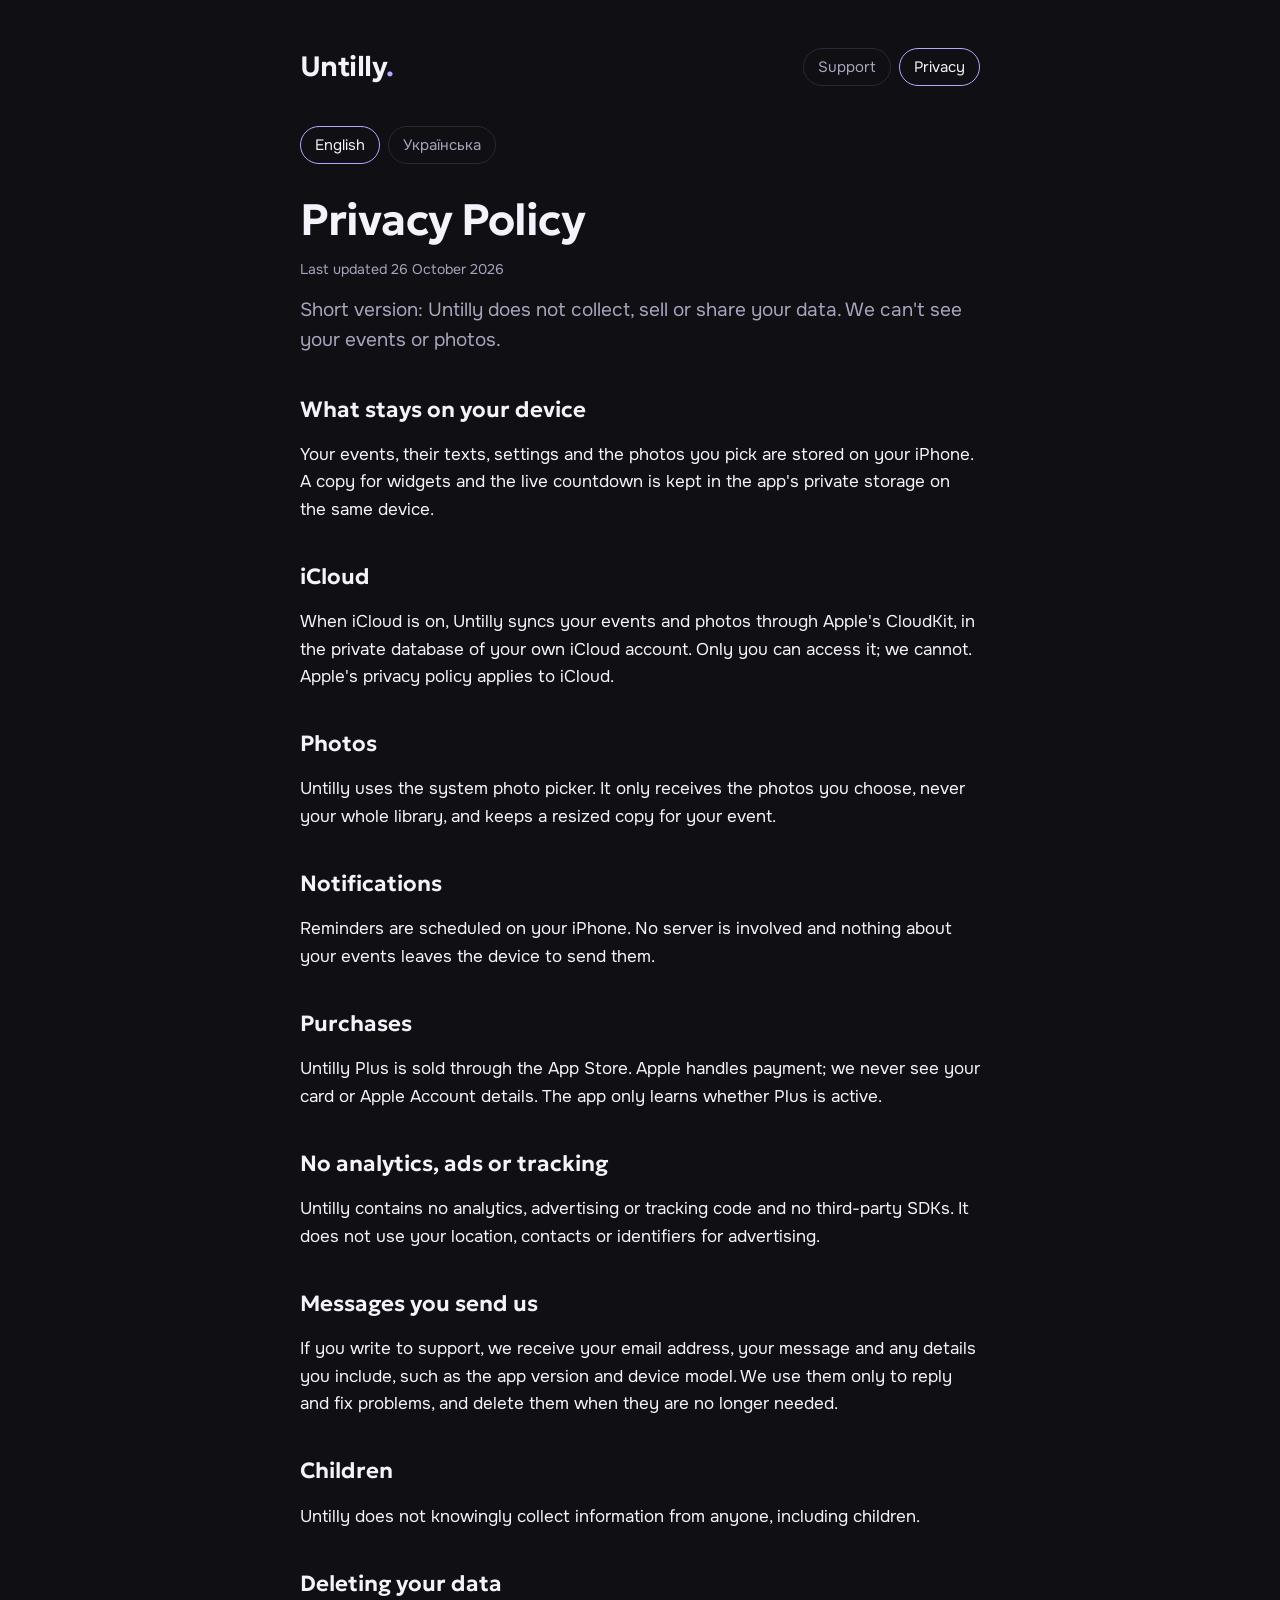
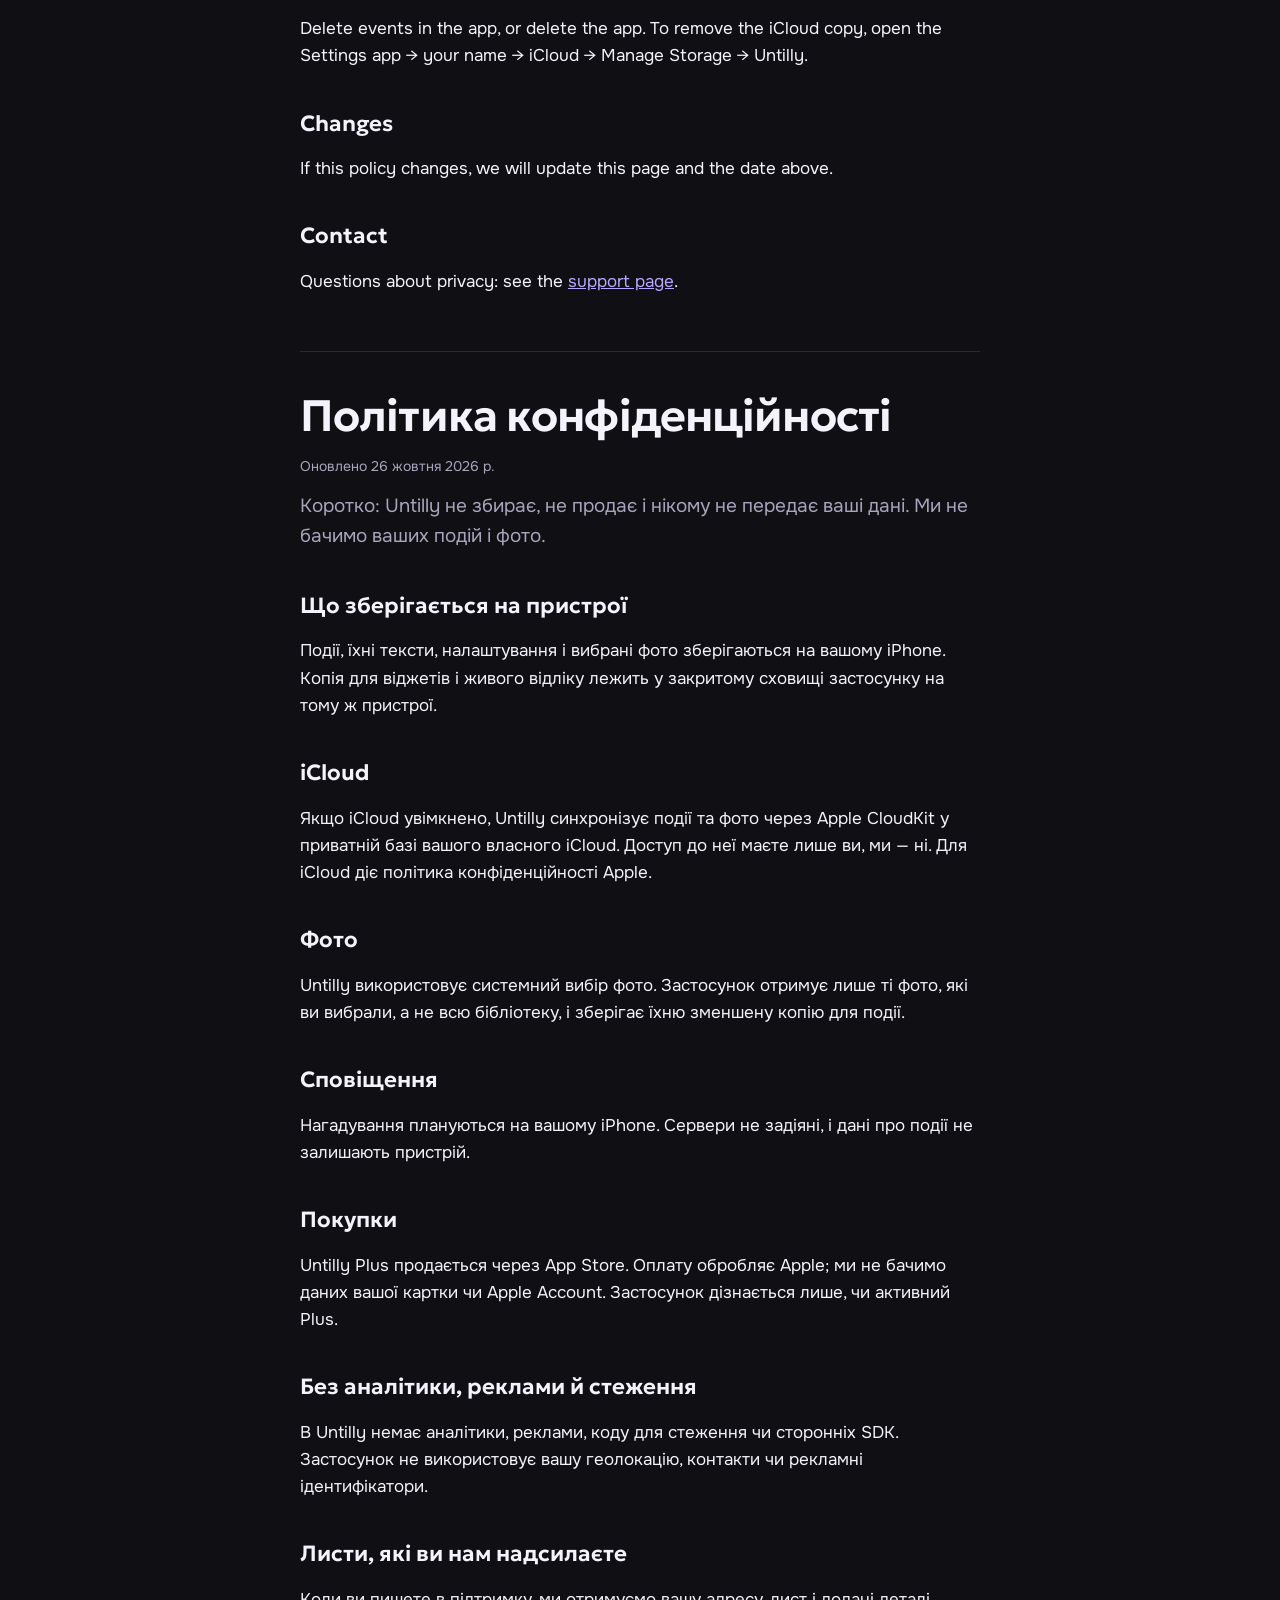
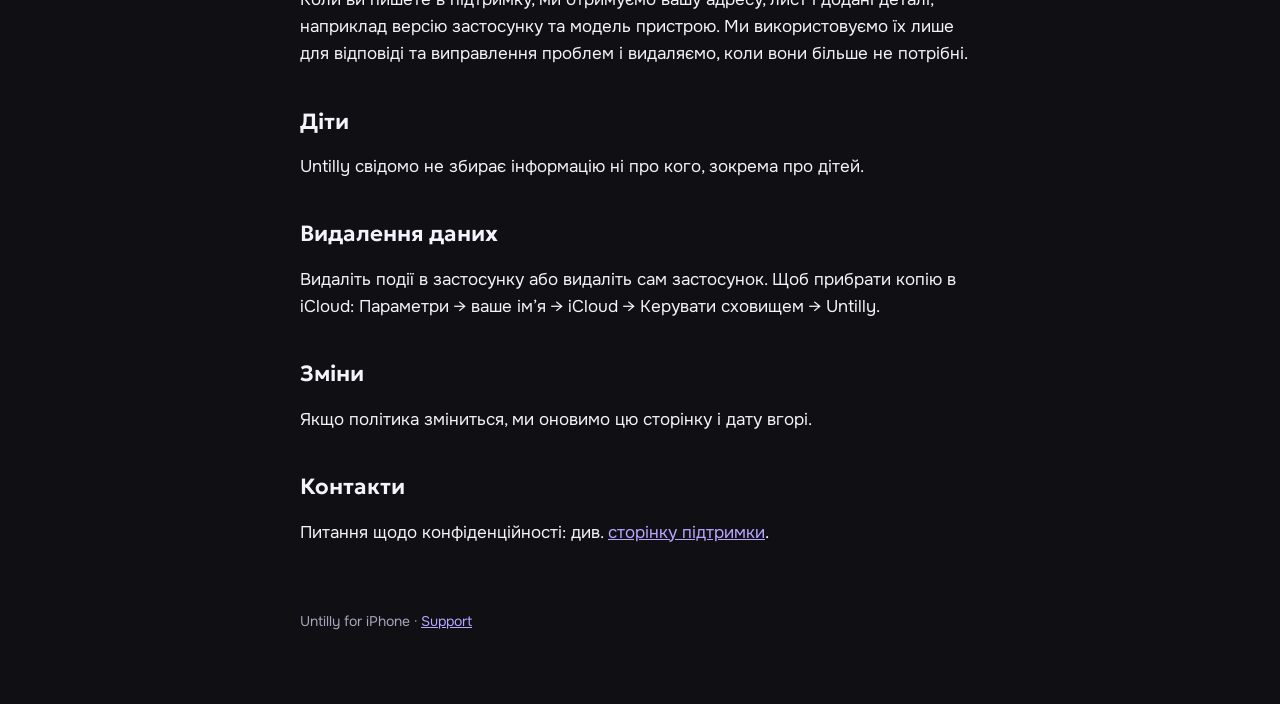
==== privacy.html @ 70544496 "Support and privacy pages for Untilly Co-Authored-By: Claude Opus 5.5 <noreply@anthropic.com> Claude" ====
<!doctype html>
<html lang="en">
<head>
<meta charset="utf-8">
<meta name="viewport" content="width=device-width, initial-scale=1">
<link rel="preconnect" href="https://fonts.googleapis.com">
<link rel="preconnect" href="https://fonts.gstatic.com" crossorigin>
<link href="https://fonts.googleapis.com/css2?family=Geologica:wght@600&family=Onest:wght@400;600&display=swap" rel="stylesheet">
<link rel="stylesheet" href="style.css">
<title>Untilly Privacy Policy</title>
<meta name="description" content="Untilly does not collect your data. Your events stay on your device and in your iCloud.">
</head>
<body>
<main>
<header>
  <a class="brand" href="./">Untilly<span>.</span></a>
  <nav><a href="support.html">Support</a><a href="privacy.html" aria-current="page">Privacy</a></nav>
</header>
<div class="lang"><a href="#en" aria-current="true">English</a><a href="#uk">Українська</a></div>

<section id="en" lang="en">
  <h1>Privacy Policy</h1>
  <p class="meta">Last updated 26 October 2026</p>
  <p class="lede">Short version: Untilly does not collect, sell or share your data. We can't see your events or photos.</p>

  <h2>What stays on your device</h2>
  <p>Your events, their texts, settings and the photos you pick are stored on your iPhone. A copy for widgets and the live countdown is kept in the app's private storage on the same device.</p>
  <h2>iCloud</h2>
  <p>When iCloud is on, Untilly syncs your events and photos through Apple's CloudKit, in the private database of your own iCloud account. Only you can access it; we cannot. Apple's privacy policy applies to iCloud.</p>
  <h2>Photos</h2>
  <p>Untilly uses the system photo picker. It only receives the photos you choose, never your whole library, and keeps a resized copy for your event.</p>
  <h2>Notifications</h2>
  <p>Reminders are scheduled on your iPhone. No server is involved and nothing about your events leaves the device to send them.</p>
  <h2>Purchases</h2>
  <p>Untilly Plus is sold through the App Store. Apple handles payment; we never see your card or Apple Account details. The app only learns whether Plus is active.</p>
  <h2>No analytics, ads or tracking</h2>
  <p>Untilly contains no analytics, advertising or tracking code and no third-party SDKs. It does not use your location, contacts or identifiers for advertising.</p>
  <h2>Messages you send us</h2>
  <p>If you write to support, we receive your email address, your message and any details you include, such as the app version and device model. We use them only to reply and fix problems, and delete them when they are no longer needed.</p>
  <h2>Children</h2>
  <p>Untilly does not knowingly collect information from anyone, including children.</p>
  <h2>Deleting your data</h2>
  <p>Delete events in the app, or delete the app. To remove the iCloud copy, open the Settings app → your name → iCloud → Manage Storage → Untilly.</p>
  <h2>Changes</h2>
  <p>If this policy changes, we will update this page and the date above.</p>
  <h2>Contact</h2>
  <p>Questions about privacy: see the <a href="support.html">support page</a>.</p>
</section>

<section id="uk" lang="uk">
  <h1>Політика конфіденційності</h1>
  <p class="meta">Оновлено 26 жовтня 2026 р.</p>
  <p class="lede">Коротко: Untilly не збирає, не продає і нікому не передає ваші дані. Ми не бачимо ваших подій і фото.</p>

  <h2>Що зберігається на пристрої</h2>
  <p>Події, їхні тексти, налаштування і вибрані фото зберігаються на вашому iPhone. Копія для віджетів і живого відліку лежить у закритому сховищі застосунку на тому ж пристрої.</p>
  <h2>iCloud</h2>
  <p>Якщо iCloud увімкнено, Untilly синхронізує події та фото через Apple CloudKit у приватній базі вашого власного iCloud. Доступ до неї маєте лише ви, ми — ні. Для iCloud діє політика конфіденційності Apple.</p>
  <h2>Фото</h2>
  <p>Untilly використовує системний вибір фото. Застосунок отримує лише ті фото, які ви вибрали, а не всю бібліотеку, і зберігає їхню зменшену копію для події.</p>
  <h2>Сповіщення</h2>
  <p>Нагадування плануються на вашому iPhone. Сервери не задіяні, і дані про події не залишають пристрій.</p>
  <h2>Покупки</h2>
  <p>Untilly Plus продається через App Store. Оплату обробляє Apple; ми не бачимо даних вашої картки чи Apple Account. Застосунок дізнається лише, чи активний Plus.</p>
  <h2>Без аналітики, реклами й стеження</h2>
  <p>В Untilly немає аналітики, реклами, коду для стеження чи сторонніх SDK. Застосунок не використовує вашу геолокацію, контакти чи рекламні ідентифікатори.</p>
  <h2>Листи, які ви нам надсилаєте</h2>
  <p>Коли ви пишете в підтримку, ми отримуємо вашу адресу, лист і додані деталі, наприклад версію застосунку та модель пристрою. Ми використовуємо їх лише для відповіді та виправлення проблем і видаляємо, коли вони більше не потрібні.</p>
  <h2>Діти</h2>
  <p>Untilly свідомо не збирає інформацію ні про кого, зокрема про дітей.</p>
  <h2>Видалення даних</h2>
  <p>Видаліть події в застосунку або видаліть сам застосунок. Щоб прибрати копію в iCloud: Параметри → ваше ім’я → iCloud → Керувати сховищем → Untilly.</p>
  <h2>Зміни</h2>
  <p>Якщо політика зміниться, ми оновимо цю сторінку і дату вгорі.</p>
  <h2>Контакти</h2>
  <p>Питання щодо конфіденційності: див. <a href="support.html">сторінку підтримки</a>.</p>
</section>
<footer>Untilly for iPhone · <a href="support.html">Support</a></footer>
</main>
</body>
</html>
---- style.css ----
/* Untilly site: the app's own night palette, Geologica headings, Onest text. */
:root {
  --ink: #F4F2FA;
  --muted: #A9A4BC;
  --ground: #0F0F14;
  --surface: #1A1A22;
  --line: #2A2834;
  --accent: #B8A6FF;
  --display: "Geologica", "Avenir Next", system-ui, sans-serif;
  --text: "Onest", -apple-system, "Segoe UI", system-ui, sans-serif;
  color-scheme: dark;
}
* { box-sizing: border-box; }
body {
  margin: 0;
  background: var(--ground);
  color: var(--ink);
  font: 17px/1.6 var(--text);
  padding: 0 20px;
}
main { max-width: 680px; margin: 0 auto; padding-block: 48px 72px; }
header { display: flex; align-items: center; justify-content: space-between; gap: 16px; flex-wrap: wrap; margin-bottom: 40px; }
.brand { font: 600 28px/1 var(--display); color: var(--ink); text-decoration: none; letter-spacing: -0.02em; }
.brand span { color: var(--accent); }
nav { display: flex; gap: 8px; flex-wrap: wrap; }
nav a, .lang a {
  color: var(--muted); text-decoration: none; font-size: 15px;
  padding: 6px 14px; border: 1px solid var(--line); border-radius: 999px;
}
nav a[aria-current="page"], .lang a[aria-current="true"] { color: var(--ink); border-color: var(--accent); }
a:focus-visible { outline: 2px solid var(--accent); outline-offset: 2px; }
h1 { font: 600 clamp(32px, 6vw, 44px)/1.1 var(--display); letter-spacing: -0.02em; margin: 0 0 12px; text-wrap: balance; }
h2 { font: 600 22px/1.3 var(--display); margin: 40px 0 8px; text-wrap: balance; }
h3 { font: 600 17px/1.4 var(--text); margin: 24px 0 4px; }
p, li { color: var(--ink); }
.lede { color: var(--muted); font-size: 19px; margin: 0 0 24px; }
.meta { color: var(--muted); font-size: 14px; }
a { color: var(--accent); }
.contact {
  background: var(--surface); border: 1px solid var(--line); border-radius: 20px;
  padding: 20px 24px; margin: 24px 0;
}
.contact strong { display: block; font: 600 20px/1.3 var(--display); margin-top: 4px; word-break: break-all; }
.lang { display: flex; gap: 8px; margin: 0 0 32px; }
section[lang] + section[lang] { border-top: 1px solid var(--line); margin-top: 56px; padding-top: 40px; }
footer { color: var(--muted); font-size: 14px; margin-top: 64px; }
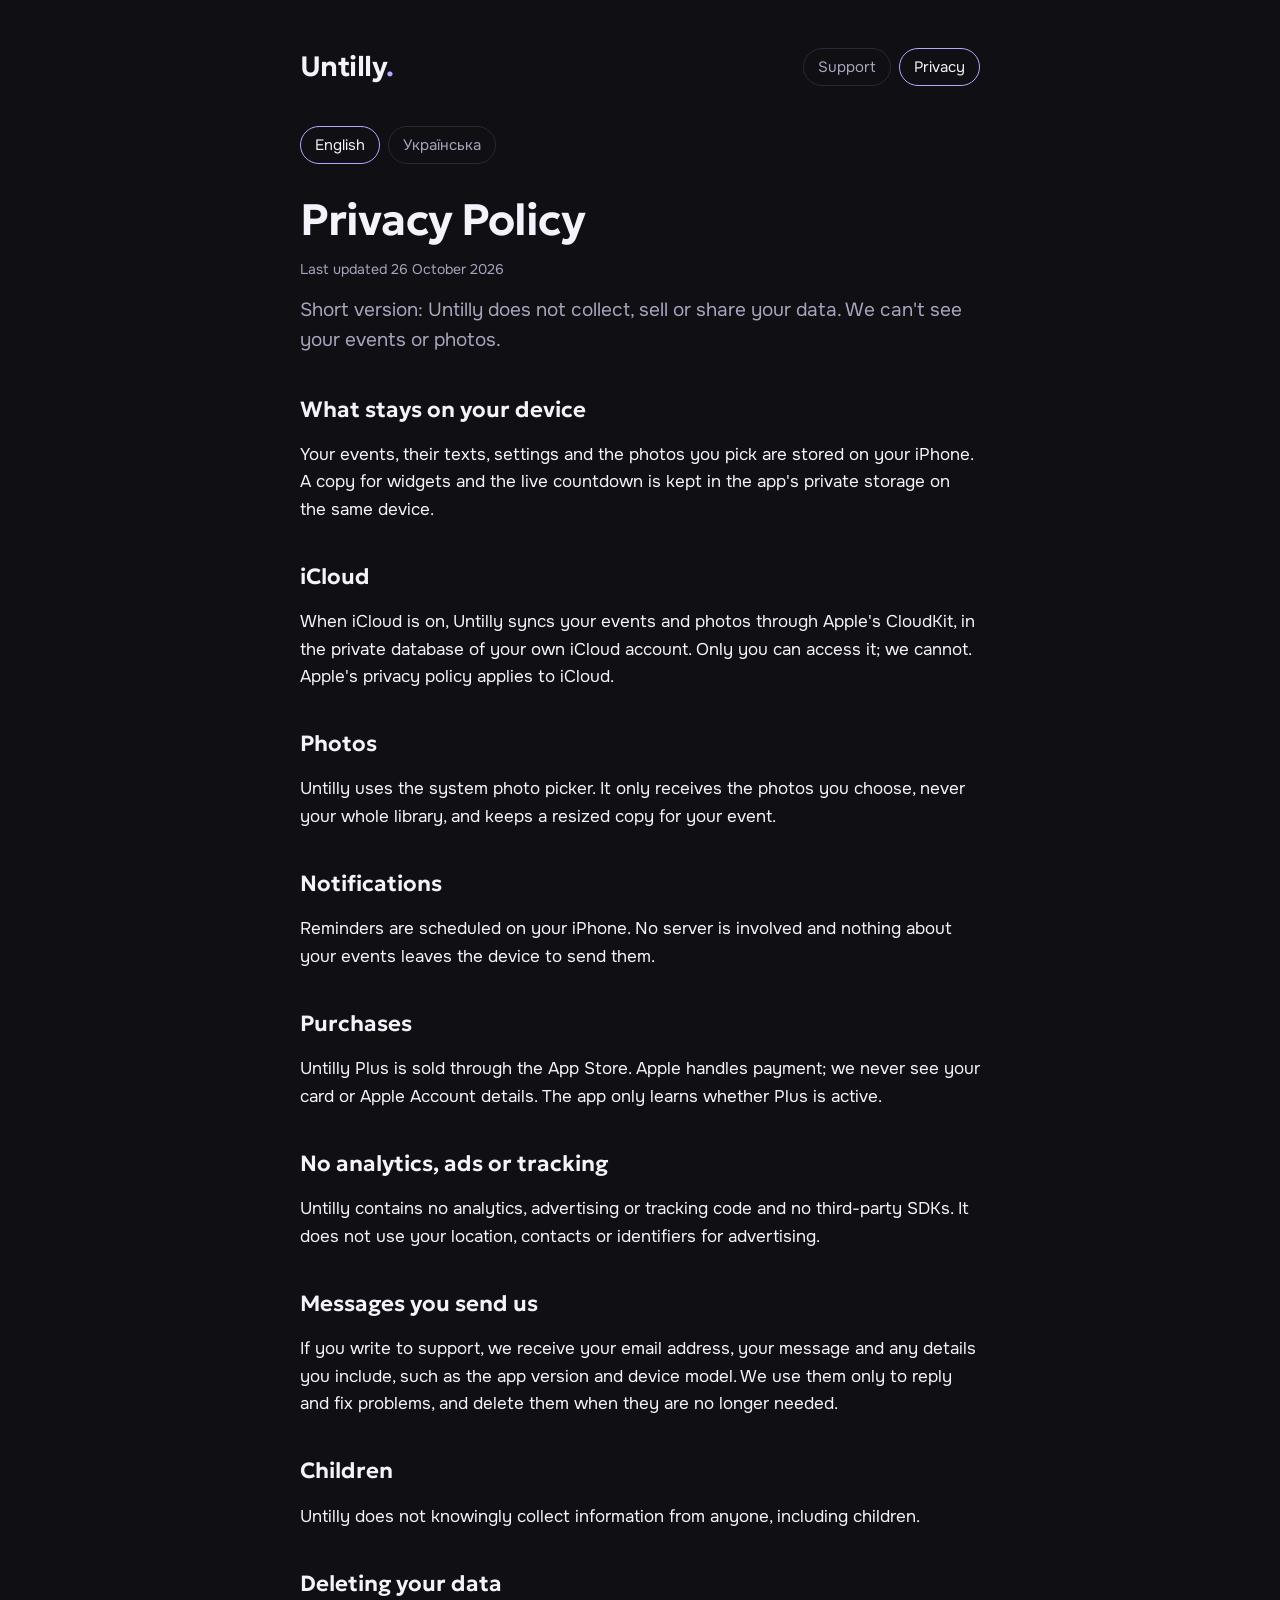
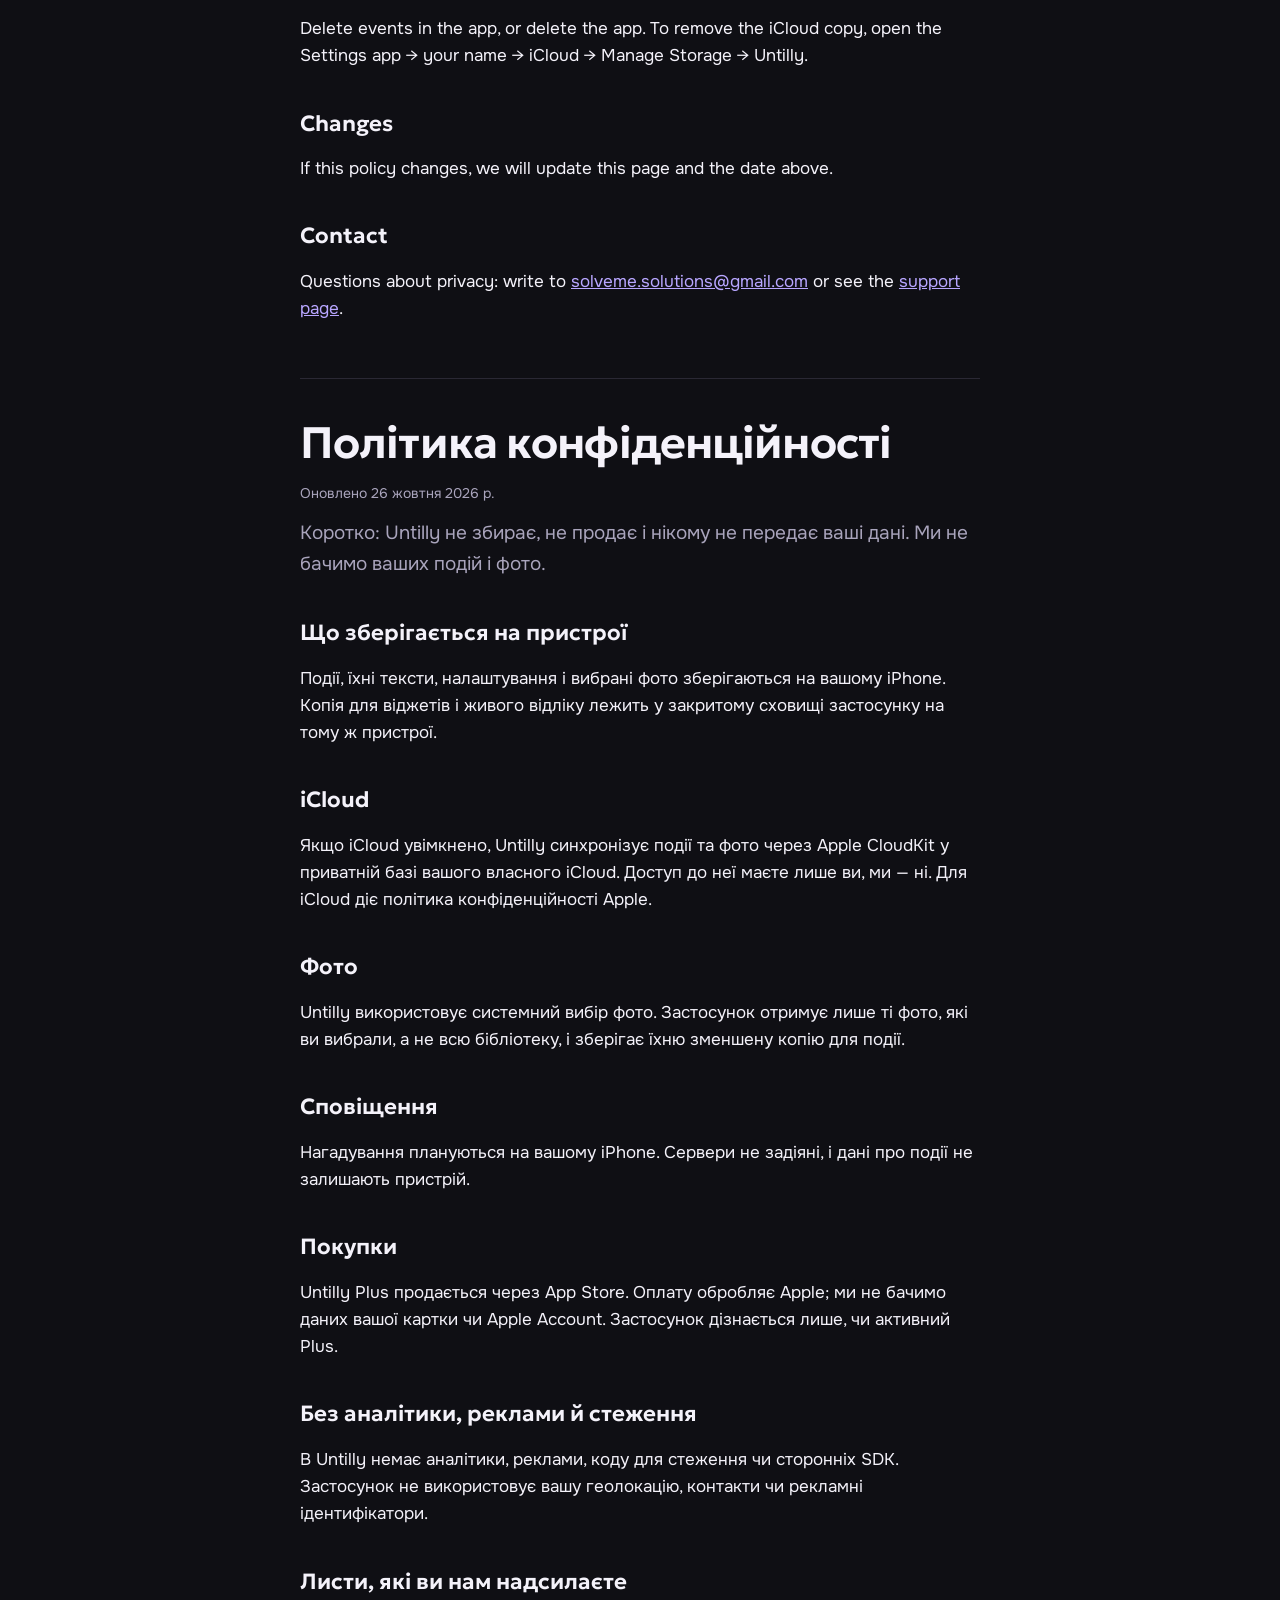
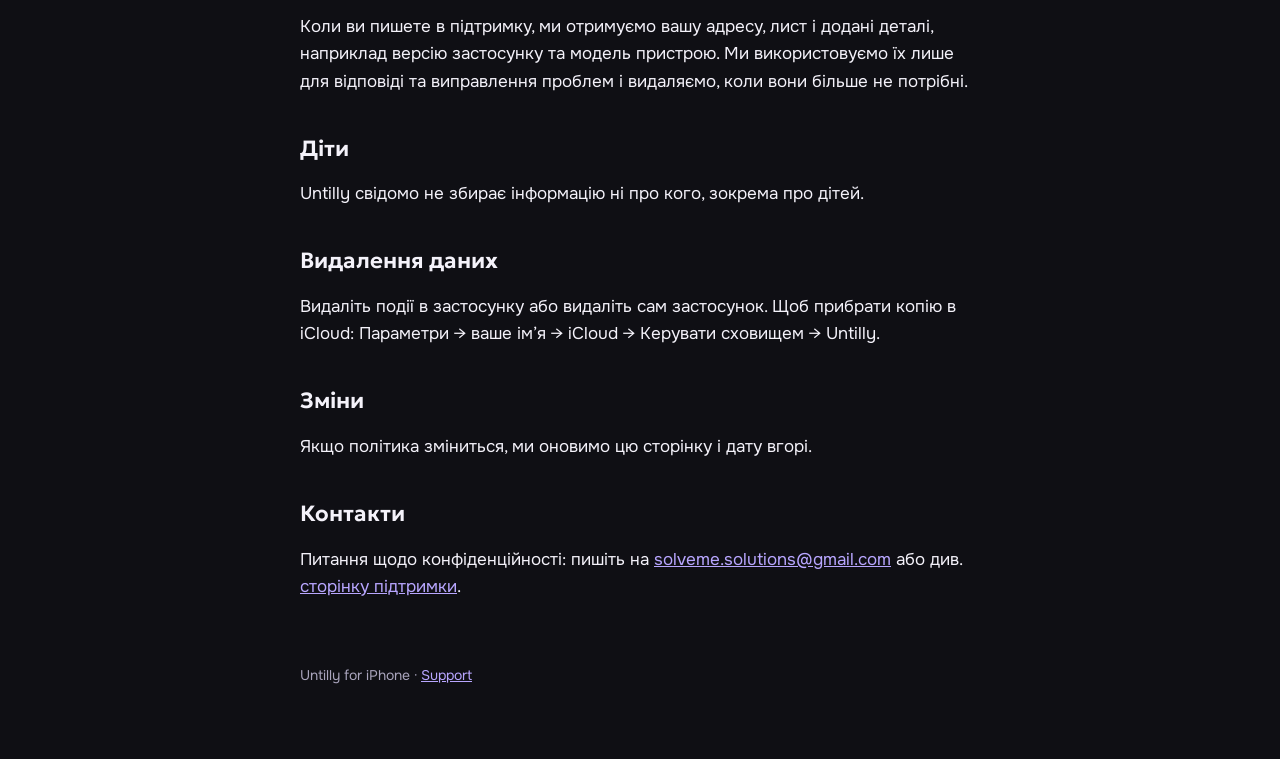
==== commit e7d61e3f: "Add support email Co-Authored-By: Claude Opus 5.5 <noreply@anthropic.com> Claude-Session: https://cl" ====
--- a/privacy.html
+++ b/privacy.html
@@ -44,7 +44,7 @@
   <h2>Changes</h2>
   <p>If this policy changes, we will update this page and the date above.</p>
   <h2>Contact</h2>
-  <p>Questions about privacy: see the <a href="support.html">support page</a>.</p>
+  <p>Questions about privacy: write to <a href="mailto:solveme.solutions@gmail.com">solveme.solutions@gmail.com</a> or see the <a href="support.html">support page</a>.</p>
 </section>
 
 <section id="uk" lang="uk">
@@ -73,7 +73,7 @@
   <h2>Зміни</h2>
   <p>Якщо політика зміниться, ми оновимо цю сторінку і дату вгорі.</p>
   <h2>Контакти</h2>
-  <p>Питання щодо конфіденційності: див. <a href="support.html">сторінку підтримки</a>.</p>
+  <p>Питання щодо конфіденційності: пишіть на <a href="mailto:solveme.solutions@gmail.com">solveme.solutions@gmail.com</a> або див. <a href="support.html">сторінку підтримки</a>.</p>
 </section>
 <footer>Untilly for iPhone · <a href="support.html">Support</a></footer>
 </main>
